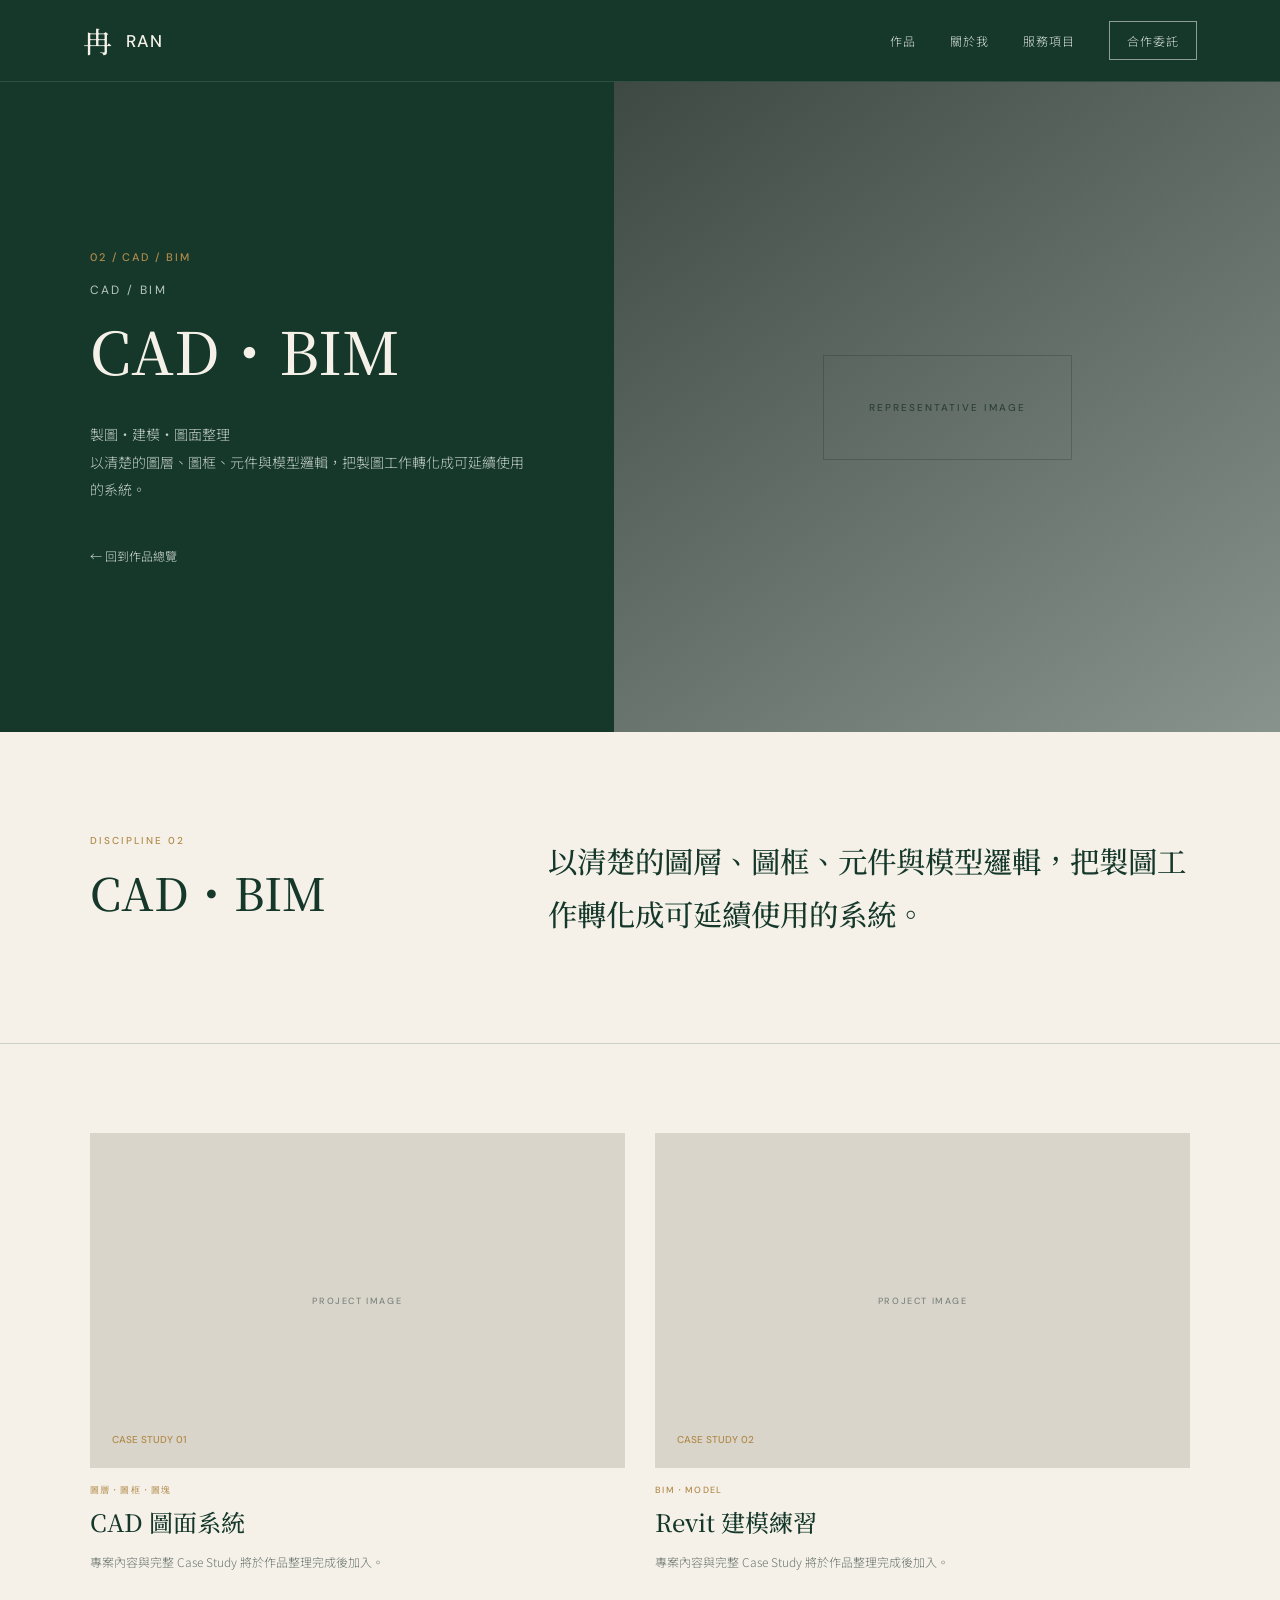
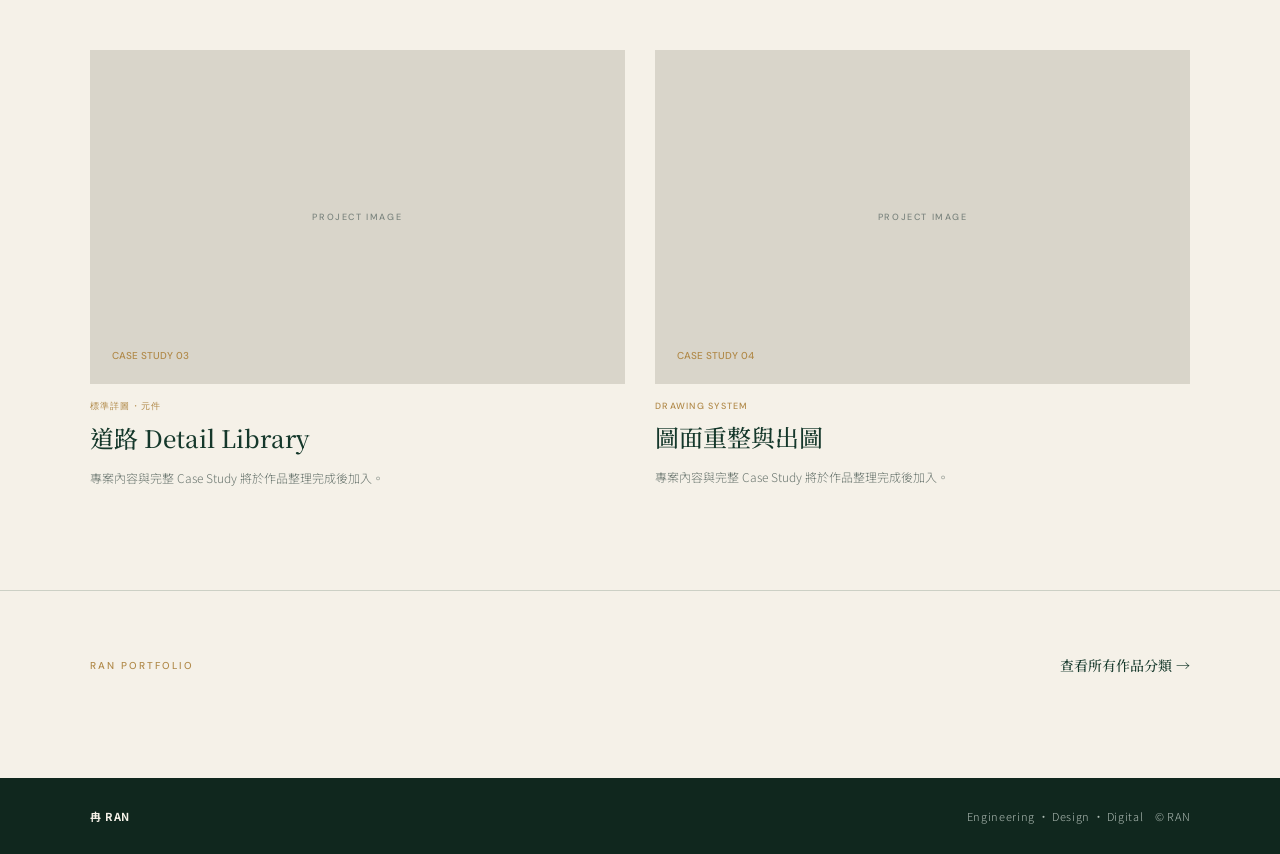
==== cad-bim.html @ de7c090e "Add files via upload" ====
<!DOCTYPE html><html lang="zh-Hant"><head><meta charset="UTF-8"><meta name="viewport" content="width=device-width,initial-scale=1"><title>CAD・BIM｜冉 RAN</title><link rel="preconnect" href="https://fonts.googleapis.com"><link rel="preconnect" href="https://fonts.gstatic.com" crossorigin><link href="https://fonts.googleapis.com/css2?family=Noto+Sans+TC:wght@300;400;500;600&family=Noto+Serif+TC:wght@500;600&family=DM+Sans:wght@400;500;600&display=swap" rel="stylesheet"><link rel="stylesheet" href="styles-v04.css?v=20260808-1900"></head><body><header><a class="brand" href="index.html"><b>冉</b> RAN</a><nav><a href="index.html#work">作品</a><a href="index.html#about">關於我</a><a href="index.html#services">服務項目</a><a href="index.html#contact">合作委託</a></nav></header><main><section class="category-hero"><div class="category-copy"><span class="category-no">02 / CAD / BIM</span><h1><small>CAD / BIM</small>CAD・BIM</h1><p>製圖・建模・圖面整理<br>以清楚的圖層、圖框、元件與模型邏輯，把製圖工作轉化成可延續使用的系統。</p><a class="back-home" href="index.html#work">← 回到作品總覽</a></div><div class="category-cover cad"></div></section><section class="category-intro"><div><p class="label">DISCIPLINE 02</p><h2>CAD・BIM</h2></div><p class="big">以清楚的圖層、圖框、元件與模型邏輯，把製圖工作轉化成可延續使用的系統。</p></section><section class="project-grid"><a class="case-card" href="#"><div class="case-image"><span>CASE STUDY 01</span></div><small>圖層・圖框・圖塊</small><h3>CAD 圖面系統</h3><p>專案內容與完整 Case Study 將於作品整理完成後加入。</p></a><a class="case-card" href="#"><div class="case-image"><span>CASE STUDY 02</span></div><small>BIM・MODEL</small><h3>Revit 建模練習</h3><p>專案內容與完整 Case Study 將於作品整理完成後加入。</p></a><a class="case-card" href="#"><div class="case-image"><span>CASE STUDY 03</span></div><small>標準詳圖・元件</small><h3>道路 Detail Library</h3><p>專案內容與完整 Case Study 將於作品整理完成後加入。</p></a><a class="case-card" href="#"><div class="case-image"><span>CASE STUDY 04</span></div><small>DRAWING SYSTEM</small><h3>圖面重整與出圖</h3><p>專案內容與完整 Case Study 將於作品整理完成後加入。</p></a></section><section class="category-next"><span class="label">RAN PORTFOLIO</span><a href="index.html#work">查看所有作品分類 →</a></section></main><footer><b>冉 RAN</b><span>Engineering · Design · Digital　© <i id="year"></i> RAN</span></footer><script src="script.js"></script></body></html>
---- styles-v04.css ----
:root{
  --forest:#15382b;
  --forest-deep:#10271e;
  --forest-soft:#294b3d;
  --ivory:#f5f1e8;
  --ivory-2:#ece6da;
  --brass:#b18a4a;
  --ink:#1c2b24;
  --muted:#69756e;
  --line:rgba(21,56,43,.18);
}
*{box-sizing:border-box}
html{scroll-behavior:smooth}
body{margin:0;background:var(--ivory);color:var(--ink);font-family:"Noto Sans TC",sans-serif;font-weight:300}
a{color:inherit}
header{
  height:82px;padding:0 6.5vw;display:flex;align-items:center;justify-content:space-between;
  background:var(--forest);color:var(--ivory);border-bottom:1px solid rgba(245,241,232,.12);
}
.brand{text-decoration:none;font:500 17px "DM Sans";letter-spacing:.08em;display:flex;align-items:center}
.brand b{font:500 29px "Noto Serif TC";margin-right:12px}
nav{display:flex;align-items:center;gap:34px}
nav a{text-decoration:none;font-size:12px;letter-spacing:.08em;color:#dbe2dd}
nav a:last-child{border:1px solid rgba(245,241,232,.55);padding:10px 17px}
nav a:hover{color:var(--brass)}
.hero{display:grid;grid-template-columns:54% 46%;min-height:calc(100vh - 82px);max-height:820px}
.copy{
  background:var(--forest);color:var(--ivory);padding:10vh 7vw 5.5vh 7vw;
  display:flex;flex-direction:column;justify-content:center;
}
.kicker,.label{font:500 10px "DM Sans";letter-spacing:.2em;color:var(--brass);margin:0}
.copy h1{
  font-family:"Noto Serif TC",serif;font-weight:500;font-size:clamp(35px,3.45vw,53px);
  line-height:1.52;letter-spacing:.015em;margin:25px 0 24px;max-width:760px;
}
.copy h1 small{
  display:block;font:400 13px "Noto Sans TC";letter-spacing:.18em;color:#d5ddd8;
  margin-bottom:15px;
}
.lead{max-width:570px;color:#c1ccc5;font-size:14px;line-height:2;letter-spacing:.035em;margin:0}
.actions{display:flex;align-items:center;gap:30px;margin-top:35px}
.actions a{text-decoration:none;color:var(--ivory);font-size:12px;letter-spacing:.08em}
.btn{background:var(--brass)!important;color:var(--forest-deep)!important;padding:13px 21px}
.actions>a:not(.btn){border-bottom:1px solid rgba(245,241,232,.38);padding:12px 0}
.stats{
  display:grid;grid-template-columns:repeat(3,1fr);gap:20px;margin-top:auto;
  padding-top:24px;border-top:1px solid rgba(245,241,232,.22)
}
.stats div{display:grid;grid-template-columns:auto 1fr;column-gap:12px;align-items:baseline}
.stats b{font:500 19px "DM Sans";color:var(--ivory)}
.stats span{font-size:11px;color:#aebcb4;letter-spacing:.05em}
.heroimg{
  position:relative;overflow:hidden;display:grid;place-items:center;
  background:
    linear-gradient(180deg,rgba(16,39,30,.05),rgba(16,39,30,.23)),
    linear-gradient(135deg,#789084 0%,#b9c7be 50%,#6f897c 100%);
}
.heroimg:before{
  content:"";position:absolute;inset:0;
  background:
    linear-gradient(120deg,transparent 0 52%,rgba(245,241,232,.12) 52% 53%,transparent 53%),
    radial-gradient(circle at 70% 25%,rgba(245,241,232,.22),transparent 30%);
}
.heroimg>div{
  position:relative;text-align:center;padding:54px 58px;
  border:1px solid rgba(21,56,43,.34);background:rgba(245,241,232,.08);backdrop-filter:blur(2px)
}
.heroimg span{font:600 10px "DM Sans";letter-spacing:.22em}
.heroimg p{font:400 16px "Noto Sans TC";line-height:1.8}
.heroimg small{position:absolute;right:28px;bottom:24px;font:500 9px "DM Sans";letter-spacing:.18em}
.about,.works,.services,.contact{padding:8.5vw 7vw}
.about{
  display:grid;grid-template-columns:30% 1fr;gap:10vw;background:var(--ivory);
  border-bottom:1px solid var(--line)
}
.about h2,.head h2,.services h2,.contact h2{
  font-family:"Noto Serif TC";font-weight:500;color:var(--forest);
  font-size:clamp(34px,3.6vw,52px);line-height:1.35;margin:15px 0 0
}
.statement{
  font-family:"Noto Serif TC";font-size:clamp(22px,2.3vw,34px);line-height:1.8;
  color:var(--forest);margin:0;max-width:850px
}
.tags{display:flex;flex-wrap:wrap;gap:14px 32px;margin-top:48px;color:var(--brass);font:500 10px "DM Sans";letter-spacing:.15em}
.works{padding-top:7vw}
.head{display:flex;justify-content:space-between;align-items:end;border-bottom:1px solid var(--line);padding-bottom:25px;margin-bottom:42px}
.head>p{color:var(--muted);font-size:12px}
.cards{display:grid;grid-template-columns:1fr 1fr;gap:68px 30px}
.visual{aspect-ratio:16/10;padding:25px;display:flex;justify-content:space-between;align-items:flex-end;color:var(--ivory);overflow:hidden}
.visual span{color:var(--brass);font:500 11px "DM Sans"}
.visual b{font:500 24px "Noto Serif TC"}
.a{background:linear-gradient(145deg,#1b3d30,#416454)}
.b{background:linear-gradient(145deg,#3f4b45,#738079)}
.c{background:linear-gradient(145deg,#7c786b,#a9a18e)}
.d{background:linear-gradient(145deg,#0d221a,#244737)}
.cards article>p{font:500 9px "DM Sans";letter-spacing:.15em;color:var(--brass);margin:18px 0 7px}
.cards h3{font-family:"Noto Serif TC";font-size:23px;font-weight:500;color:var(--forest);margin:0 0 9px}
.cards small{color:var(--muted);font-size:12px}
.services{background:var(--forest-deep);color:var(--ivory);display:grid;grid-template-columns:30% 1fr;gap:10vw}
.services h2{color:var(--ivory)}
.gold{color:var(--brass)}
.rows>div{display:grid;grid-template-columns:55px 1.1fr 1fr;align-items:center;border-top:1px solid rgba(245,241,232,.18);padding:24px 0}
.rows span{color:var(--brass);font:500 11px "DM Sans"}
.rows h3{font-size:16px;font-weight:400;margin:0}
.rows p{color:#aab7af;font-size:12px;margin:0}
.contact{background:var(--ivory-2);padding-top:8vw;padding-bottom:8vw}
.contact>p:not(.label){color:var(--muted);max-width:650px;line-height:1.9;font-size:13px}
.dark{display:inline-block;margin-top:24px;background:var(--forest)!important;color:var(--ivory)!important}
footer{padding:30px 7vw;background:var(--forest-deep);color:#aebbb4;display:flex;justify-content:space-between;font-size:11px;letter-spacing:.06em}
footer b{color:var(--ivory)}
@media(max-width:900px){
  header{height:72px}nav{display:none}
  .hero{grid-template-columns:1fr;max-height:none}
  .copy{min-height:650px;padding:70px 7vw 40px}
  .heroimg{min-height:560px}
  .stats{margin-top:65px}
  .about,.services{grid-template-columns:1fr;gap:45px}
  .cards{grid-template-columns:1fr}
  .head{display:block}
  .rows>div{grid-template-columns:45px 1fr}.rows p{grid-column:2;margin-top:8px}
}
@media(max-width:560px){
  .copy h1{font-size:34px}.heroimg{min-height:430px}
  .stats{grid-template-columns:1fr;gap:12px}
  .about,.works,.services,.contact{padding:72px 7vw}
  footer{flex-direction:column;gap:8px}
}

.visual{text-decoration:none;transition:transform .35s ease,filter .35s ease}
.visual:hover{transform:translateY(-4px);filter:brightness(1.04)}
.category-hero{display:grid;grid-template-columns:48% 52%;min-height:650px;background:var(--forest)}
.category-copy{padding:10vh 7vw;color:var(--ivory);display:flex;flex-direction:column;justify-content:center}
.category-no{font:500 11px "DM Sans";letter-spacing:.18em;color:var(--brass)}
.category-copy h1{font:500 clamp(40px,4.6vw,68px) "Noto Serif TC";line-height:1.35;margin:18px 0;color:var(--ivory)}
.category-copy h1 small{display:block;font:400 12px "DM Sans";letter-spacing:.2em;color:#b9c7bf;margin-bottom:12px}
.category-copy>p{max-width:520px;color:#c4cec8;line-height:1.95;font-size:14px}
.category-cover{position:relative;display:grid;place-items:center;overflow:hidden;background:linear-gradient(145deg,#789084,#b8c8bf)}
.category-cover:after{content:"REPRESENTATIVE IMAGE";font:500 10px "DM Sans";letter-spacing:.2em;color:rgba(16,39,30,.65);border:1px solid rgba(16,39,30,.25);padding:45px}
.category-cover.engineer{background:linear-gradient(145deg,#315646,#8ba092)}
.category-cover.cad{background:linear-gradient(145deg,#3f4944,#89938d)}
.category-cover.space{background:linear-gradient(145deg,#8c8575,#c8bda8)}
.category-cover.digital{background:linear-gradient(145deg,#173c2e,#5f7c6e)}
.category-intro{padding:8vw 7vw;display:grid;grid-template-columns:30% 1fr;gap:10vw;border-bottom:1px solid var(--line)}
.category-intro h2{font:500 clamp(32px,3.5vw,50px) "Noto Serif TC";color:var(--forest);margin:12px 0}
.category-intro .big{font:500 clamp(22px,2.3vw,34px) "Noto Serif TC";color:var(--forest);line-height:1.8;margin:0}
.project-grid{padding:7vw;display:grid;grid-template-columns:1fr 1fr;gap:65px 30px}
.case-card{text-decoration:none;color:inherit}
.case-image{aspect-ratio:16/10;background:#d9d5ca;position:relative;display:flex;align-items:flex-end;padding:22px;color:var(--forest)}
.case-image:before{content:"PROJECT IMAGE";position:absolute;inset:0;display:grid;place-items:center;font:500 9px "DM Sans";letter-spacing:.18em;color:#7c857f}
.case-image span{position:relative;z-index:1;font:500 10px "DM Sans";color:var(--brass)}
.case-card small{display:block;margin-top:16px;color:var(--brass);font:500 9px "DM Sans";letter-spacing:.14em}
.case-card h3{font:500 24px "Noto Serif TC";color:var(--forest);margin:7px 0}
.case-card p{color:var(--muted);font-size:12px;line-height:1.8}
.category-next{padding:5vw 7vw 8vw;border-top:1px solid var(--line);display:flex;justify-content:space-between;align-items:center}
.category-next a{text-decoration:none;color:var(--forest);font:500 14px "Noto Serif TC"}
.back-home{text-decoration:none;color:#d7e0da;font-size:12px;margin-top:30px}
@media(max-width:900px){.category-hero{grid-template-columns:1fr}.category-cover{min-height:500px}.category-intro{grid-template-columns:1fr;gap:35px}.project-grid{grid-template-columns:1fr}}
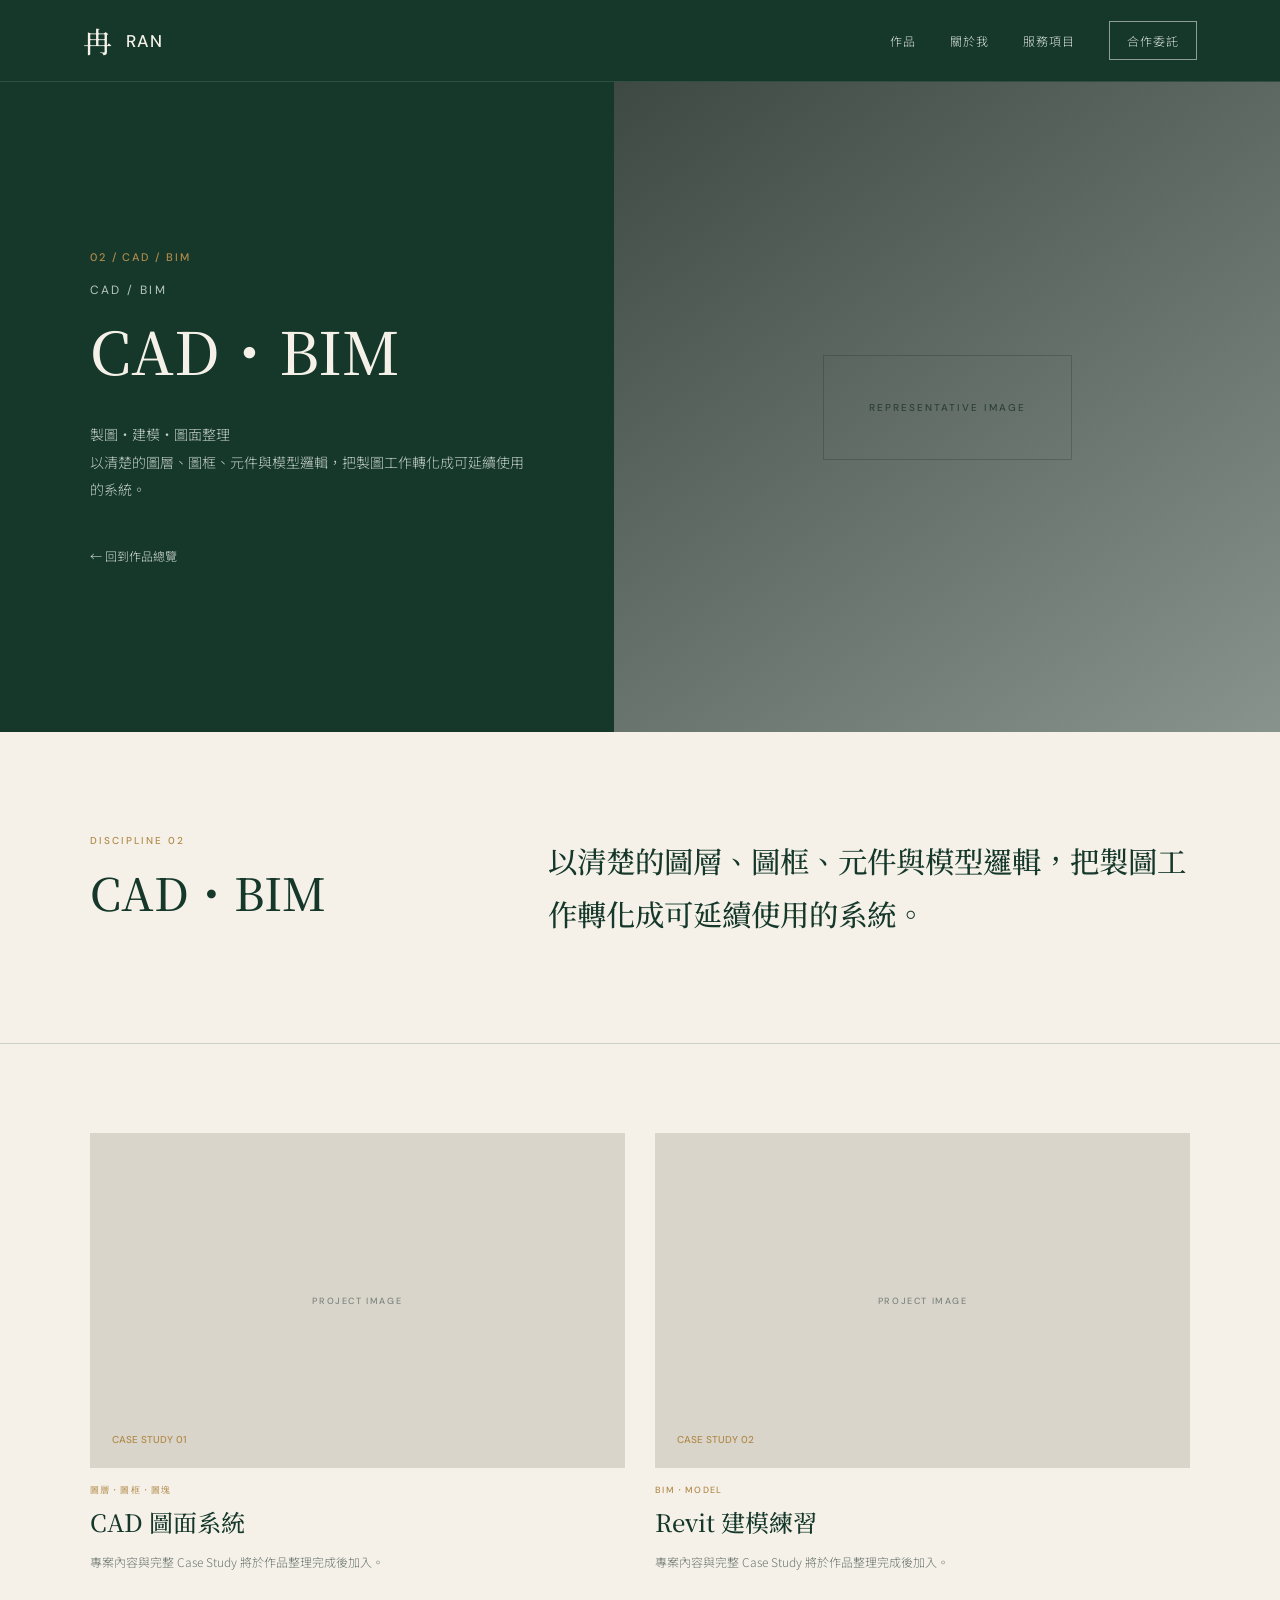
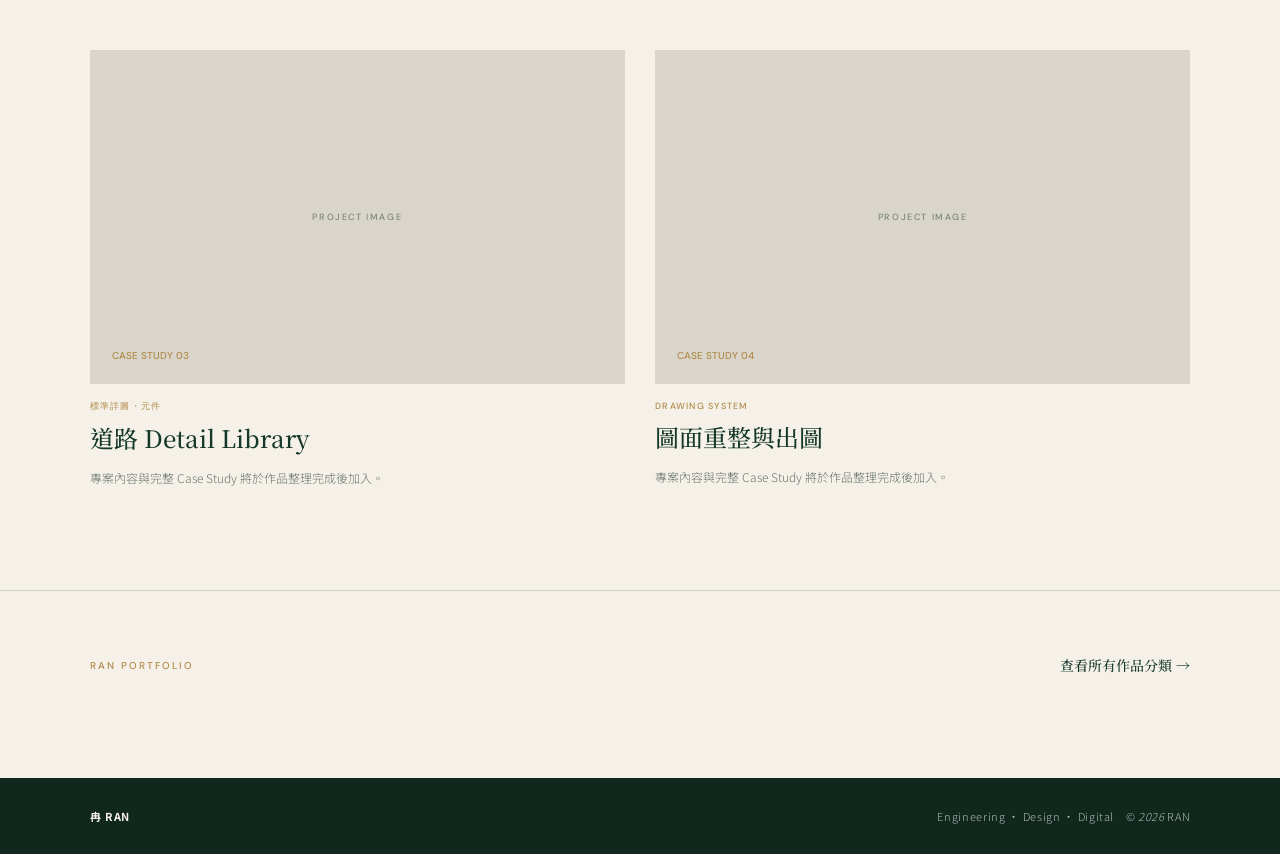
==== commit c0ad528f: "Add files via upload" ====
--- a/cad-bim.html
+++ b/cad-bim.html
@@ -1 +1 @@
-<!DOCTYPE html><html lang="zh-Hant"><head><meta charset="UTF-8"><meta name="viewport" content="width=device-width,initial-scale=1"><title>CAD・BIM｜冉 RAN</title><link rel="preconnect" href="https://fonts.googleapis.com"><link rel="preconnect" href="https://fonts.gstatic.com" crossorigin><link href="https://fonts.googleapis.com/css2?family=Noto+Sans+TC:wght@300;400;500;600&family=Noto+Serif+TC:wght@500;600&family=DM+Sans:wght@400;500;600&display=swap" rel="stylesheet"><link rel="stylesheet" href="styles-v04.css?v=20260808-1900"></head><body><header><a class="brand" href="index.html"><b>冉</b> RAN</a><nav><a href="index.html#work">作品</a><a href="index.html#about">關於我</a><a href="index.html#services">服務項目</a><a href="index.html#contact">合作委託</a></nav></header><main><section class="category-hero"><div class="category-copy"><span class="category-no">02 / CAD / BIM</span><h1><small>CAD / BIM</small>CAD・BIM</h1><p>製圖・建模・圖面整理<br>以清楚的圖層、圖框、元件與模型邏輯，把製圖工作轉化成可延續使用的系統。</p><a class="back-home" href="index.html#work">← 回到作品總覽</a></div><div class="category-cover cad"></div></section><section class="category-intro"><div><p class="label">DISCIPLINE 02</p><h2>CAD・BIM</h2></div><p class="big">以清楚的圖層、圖框、元件與模型邏輯，把製圖工作轉化成可延續使用的系統。</p></section><section class="project-grid"><a class="case-card" href="#"><div class="case-image"><span>CASE STUDY 01</span></div><small>圖層・圖框・圖塊</small><h3>CAD 圖面系統</h3><p>專案內容與完整 Case Study 將於作品整理完成後加入。</p></a><a class="case-card" href="#"><div class="case-image"><span>CASE STUDY 02</span></div><small>BIM・MODEL</small><h3>Revit 建模練習</h3><p>專案內容與完整 Case Study 將於作品整理完成後加入。</p></a><a class="case-card" href="#"><div class="case-image"><span>CASE STUDY 03</span></div><small>標準詳圖・元件</small><h3>道路 Detail Library</h3><p>專案內容與完整 Case Study 將於作品整理完成後加入。</p></a><a class="case-card" href="#"><div class="case-image"><span>CASE STUDY 04</span></div><small>DRAWING SYSTEM</small><h3>圖面重整與出圖</h3><p>專案內容與完整 Case Study 將於作品整理完成後加入。</p></a></section><section class="category-next"><span class="label">RAN PORTFOLIO</span><a href="index.html#work">查看所有作品分類 →</a></section></main><footer><b>冉 RAN</b><span>Engineering · Design · Digital　© <i id="year"></i> RAN</span></footer><script src="script.js"></script></body></html>+<!DOCTYPE html><html lang="zh-Hant"><head><meta charset="UTF-8"><meta name="viewport" content="width=device-width,initial-scale=1"><title>CAD・BIM｜冉 RAN</title><link rel="preconnect" href="https://fonts.googleapis.com"><link rel="preconnect" href="https://fonts.gstatic.com" crossorigin><link href="https://fonts.googleapis.com/css2?family=Noto+Sans+TC:wght@300;400;500;600&family=Noto+Serif+TC:wght@500;600&family=DM+Sans:wght@400;500;600&display=swap" rel="stylesheet"><link rel="stylesheet" href="styles-v042.css?v=20260808-1930"></head><body><header><a class="brand" href="index.html"><b>冉</b> RAN</a><nav><a href="index.html#work">作品</a><a href="index.html#about">關於我</a><a href="index.html#services">服務項目</a><a href="index.html#contact">合作委託</a></nav></header><main><section class="category-hero"><div class="category-copy"><span class="category-no">02 / CAD / BIM</span><h1><small>CAD / BIM</small>CAD・BIM</h1><p>製圖・建模・圖面整理<br>以清楚的圖層、圖框、元件與模型邏輯，把製圖工作轉化成可延續使用的系統。</p><a class="back-home" href="index.html#work">← 回到作品總覽</a></div><div class="category-cover cad"></div></section><section class="category-intro"><div><p class="label">DISCIPLINE 02</p><h2>CAD・BIM</h2></div><p class="big">以清楚的圖層、圖框、元件與模型邏輯，把製圖工作轉化成可延續使用的系統。</p></section><section class="project-grid"><a class="case-card" href="#"><div class="case-image"><span>CASE STUDY 01</span></div><small>圖層・圖框・圖塊</small><h3>CAD 圖面系統</h3><p>專案內容與完整 Case Study 將於作品整理完成後加入。</p></a><a class="case-card" href="#"><div class="case-image"><span>CASE STUDY 02</span></div><small>BIM・MODEL</small><h3>Revit 建模練習</h3><p>專案內容與完整 Case Study 將於作品整理完成後加入。</p></a><a class="case-card" href="#"><div class="case-image"><span>CASE STUDY 03</span></div><small>標準詳圖・元件</small><h3>道路 Detail Library</h3><p>專案內容與完整 Case Study 將於作品整理完成後加入。</p></a><a class="case-card" href="#"><div class="case-image"><span>CASE STUDY 04</span></div><small>DRAWING SYSTEM</small><h3>圖面重整與出圖</h3><p>專案內容與完整 Case Study 將於作品整理完成後加入。</p></a></section><section class="category-next"><span class="label">RAN PORTFOLIO</span><a href="index.html#work">查看所有作品分類 →</a></section></main><footer><b>冉 RAN</b><span>Engineering · Design · Digital　© <i id="year"></i> RAN</span></footer><button id="backToTop" class="back-to-top" type="button" aria-label="回到頁面頂端" title="回到頂端">↑</button><script src="script.js"></script></body></html>
--- a/styles-v042.css
+++ b/styles-v042.css
@@ -0,0 +1,207 @@
+
+:root{
+  --forest:#15382b;
+  --forest-deep:#10271e;
+  --forest-soft:#294b3d;
+  --ivory:#f5f1e8;
+  --ivory-2:#ece6da;
+  --brass:#b18a4a;
+  --ink:#1c2b24;
+  --muted:#69756e;
+  --line:rgba(21,56,43,.18);
+}
+*{box-sizing:border-box}
+html{scroll-behavior:smooth}
+body{margin:0;background:var(--ivory);color:var(--ink);font-family:"Noto Sans TC",sans-serif;font-weight:300}
+a{color:inherit}
+header{
+  height:82px;padding:0 6.5vw;display:flex;align-items:center;justify-content:space-between;
+  background:var(--forest);color:var(--ivory);border-bottom:1px solid rgba(245,241,232,.12);
+}
+.brand{text-decoration:none;font:500 17px "DM Sans";letter-spacing:.08em;display:flex;align-items:center}
+.brand b{font:500 29px "Noto Serif TC";margin-right:12px}
+nav{display:flex;align-items:center;gap:34px}
+nav a{text-decoration:none;font-size:12px;letter-spacing:.08em;color:#dbe2dd}
+nav a:last-child{border:1px solid rgba(245,241,232,.55);padding:10px 17px}
+nav a:hover{color:var(--brass)}
+.hero{display:grid;grid-template-columns:54% 46%;min-height:calc(100vh - 82px);max-height:820px}
+.copy{
+  background:var(--forest);color:var(--ivory);padding:10vh 7vw 5.5vh 7vw;
+  display:flex;flex-direction:column;justify-content:center;
+}
+.kicker,.label{font:500 10px "DM Sans";letter-spacing:.2em;color:var(--brass);margin:0}
+.copy h1{
+  font-family:"Noto Serif TC",serif;font-weight:500;font-size:clamp(35px,3.45vw,53px);
+  line-height:1.52;letter-spacing:.015em;margin:25px 0 24px;max-width:760px;
+}
+.copy h1 small{
+  display:block;font:400 13px "Noto Sans TC";letter-spacing:.18em;color:#d5ddd8;
+  margin-bottom:15px;
+}
+.lead{max-width:570px;color:#c1ccc5;font-size:14px;line-height:2;letter-spacing:.035em;margin:0}
+.actions{display:flex;align-items:center;gap:30px;margin-top:35px}
+.actions a{text-decoration:none;color:var(--ivory);font-size:12px;letter-spacing:.08em}
+.btn{background:var(--brass)!important;color:var(--forest-deep)!important;padding:13px 21px}
+.actions>a:not(.btn){border-bottom:1px solid rgba(245,241,232,.38);padding:12px 0}
+.stats{
+  display:grid;grid-template-columns:repeat(3,1fr);gap:20px;margin-top:auto;
+  padding-top:24px;border-top:1px solid rgba(245,241,232,.22)
+}
+.stats div{display:grid;grid-template-columns:auto 1fr;column-gap:12px;align-items:baseline}
+.stats b{font:500 19px "DM Sans";color:var(--ivory)}
+.stats span{font-size:11px;color:#aebcb4;letter-spacing:.05em}
+.heroimg{
+  position:relative;overflow:hidden;display:grid;place-items:center;
+  background:
+    linear-gradient(180deg,rgba(16,39,30,.05),rgba(16,39,30,.23)),
+    linear-gradient(135deg,#789084 0%,#b9c7be 50%,#6f897c 100%);
+}
+.heroimg:before{
+  content:"";position:absolute;inset:0;
+  background:
+    linear-gradient(120deg,transparent 0 52%,rgba(245,241,232,.12) 52% 53%,transparent 53%),
+    radial-gradient(circle at 70% 25%,rgba(245,241,232,.22),transparent 30%);
+}
+.heroimg>div{
+  position:relative;text-align:center;padding:54px 58px;
+  border:1px solid rgba(21,56,43,.34);background:rgba(245,241,232,.08);backdrop-filter:blur(2px)
+}
+.heroimg span{font:600 10px "DM Sans";letter-spacing:.22em}
+.heroimg p{font:400 16px "Noto Sans TC";line-height:1.8}
+.heroimg small{position:absolute;right:28px;bottom:24px;font:500 9px "DM Sans";letter-spacing:.18em}
+.about,.works,.services,.contact{padding:8.5vw 7vw}
+.about{
+  display:grid;grid-template-columns:30% 1fr;gap:10vw;background:var(--ivory);
+  border-bottom:1px solid var(--line)
+}
+.about h2,.head h2,.services h2,.contact h2{
+  font-family:"Noto Serif TC";font-weight:500;color:var(--forest);
+  font-size:clamp(34px,3.6vw,52px);line-height:1.35;margin:15px 0 0
+}
+.statement{
+  font-family:"Noto Serif TC";font-size:clamp(22px,2.3vw,34px);line-height:1.8;
+  color:var(--forest);margin:0;max-width:850px
+}
+.tags{display:flex;flex-wrap:wrap;gap:14px 32px;margin-top:48px;color:var(--brass);font:500 10px "DM Sans";letter-spacing:.15em}
+.works{padding-top:7vw}
+.head{display:flex;justify-content:space-between;align-items:end;border-bottom:1px solid var(--line);padding-bottom:25px;margin-bottom:42px}
+.head>p{color:var(--muted);font-size:12px}
+.cards{display:grid;grid-template-columns:1fr 1fr;gap:68px 30px}
+.visual{aspect-ratio:16/10;padding:25px;display:flex;justify-content:space-between;align-items:flex-end;color:var(--ivory);overflow:hidden}
+.visual span{color:var(--brass);font:500 11px "DM Sans"}
+.visual b{font:500 24px "Noto Serif TC"}
+.a{background:linear-gradient(145deg,#1b3d30,#416454)}
+.b{background:linear-gradient(145deg,#3f4b45,#738079)}
+.c{background:linear-gradient(145deg,#7c786b,#a9a18e)}
+.d{background:linear-gradient(145deg,#0d221a,#244737)}
+.cards article>p{font:500 9px "DM Sans";letter-spacing:.15em;color:var(--brass);margin:18px 0 7px}
+.cards h3{font-family:"Noto Serif TC";font-size:23px;font-weight:500;color:var(--forest);margin:0 0 9px}
+.cards small{color:var(--muted);font-size:12px}
+.services{background:var(--forest-deep);color:var(--ivory);display:grid;grid-template-columns:30% 1fr;gap:10vw}
+.services h2{color:var(--ivory)}
+.gold{color:var(--brass)}
+.rows>div{display:grid;grid-template-columns:55px 1.1fr 1fr;align-items:center;border-top:1px solid rgba(245,241,232,.18);padding:24px 0}
+.rows span{color:var(--brass);font:500 11px "DM Sans"}
+.rows h3{font-size:16px;font-weight:400;margin:0}
+.rows p{color:#aab7af;font-size:12px;margin:0}
+.contact{background:var(--ivory-2);padding-top:8vw;padding-bottom:8vw}
+.contact>p:not(.label){color:var(--muted);max-width:650px;line-height:1.9;font-size:13px}
+.dark{display:inline-block;margin-top:24px;background:var(--forest)!important;color:var(--ivory)!important}
+footer{padding:30px 7vw;background:var(--forest-deep);color:#aebbb4;display:flex;justify-content:space-between;font-size:11px;letter-spacing:.06em}
+footer b{color:var(--ivory)}
+@media(max-width:900px){
+  header{height:72px}nav{display:none}
+  .hero{grid-template-columns:1fr;max-height:none}
+  .copy{min-height:650px;padding:70px 7vw 40px}
+  .heroimg{min-height:560px}
+  .stats{margin-top:65px}
+  .about,.services{grid-template-columns:1fr;gap:45px}
+  .cards{grid-template-columns:1fr}
+  .head{display:block}
+  .rows>div{grid-template-columns:45px 1fr}.rows p{grid-column:2;margin-top:8px}
+}
+@media(max-width:560px){
+  .copy h1{font-size:34px}.heroimg{min-height:430px}
+  .stats{grid-template-columns:1fr;gap:12px}
+  .about,.works,.services,.contact{padding:72px 7vw}
+  footer{flex-direction:column;gap:8px}
+}
+
+.visual{text-decoration:none;transition:transform .35s ease,filter .35s ease}
+.visual:hover{transform:translateY(-4px);filter:brightness(1.04)}
+.category-hero{display:grid;grid-template-columns:48% 52%;min-height:650px;background:var(--forest)}
+.category-copy{padding:10vh 7vw;color:var(--ivory);display:flex;flex-direction:column;justify-content:center}
+.category-no{font:500 11px "DM Sans";letter-spacing:.18em;color:var(--brass)}
+.category-copy h1{font:500 clamp(40px,4.6vw,68px) "Noto Serif TC";line-height:1.35;margin:18px 0;color:var(--ivory)}
+.category-copy h1 small{display:block;font:400 12px "DM Sans";letter-spacing:.2em;color:#b9c7bf;margin-bottom:12px}
+.category-copy>p{max-width:520px;color:#c4cec8;line-height:1.95;font-size:14px}
+.category-cover{position:relative;display:grid;place-items:center;overflow:hidden;background:linear-gradient(145deg,#789084,#b8c8bf)}
+.category-cover:after{content:"REPRESENTATIVE IMAGE";font:500 10px "DM Sans";letter-spacing:.2em;color:rgba(16,39,30,.65);border:1px solid rgba(16,39,30,.25);padding:45px}
+.category-cover.engineer{background:linear-gradient(145deg,#315646,#8ba092)}
+.category-cover.cad{background:linear-gradient(145deg,#3f4944,#89938d)}
+.category-cover.space{background:linear-gradient(145deg,#8c8575,#c8bda8)}
+.category-cover.digital{background:linear-gradient(145deg,#173c2e,#5f7c6e)}
+.category-intro{padding:8vw 7vw;display:grid;grid-template-columns:30% 1fr;gap:10vw;border-bottom:1px solid var(--line)}
+.category-intro h2{font:500 clamp(32px,3.5vw,50px) "Noto Serif TC";color:var(--forest);margin:12px 0}
+.category-intro .big{font:500 clamp(22px,2.3vw,34px) "Noto Serif TC";color:var(--forest);line-height:1.8;margin:0}
+.project-grid{padding:7vw;display:grid;grid-template-columns:1fr 1fr;gap:65px 30px}
+.case-card{text-decoration:none;color:inherit}
+.case-image{aspect-ratio:16/10;background:#d9d5ca;position:relative;display:flex;align-items:flex-end;padding:22px;color:var(--forest)}
+.case-image:before{content:"PROJECT IMAGE";position:absolute;inset:0;display:grid;place-items:center;font:500 9px "DM Sans";letter-spacing:.18em;color:#7c857f}
+.case-image span{position:relative;z-index:1;font:500 10px "DM Sans";color:var(--brass)}
+.case-card small{display:block;margin-top:16px;color:var(--brass);font:500 9px "DM Sans";letter-spacing:.14em}
+.case-card h3{font:500 24px "Noto Serif TC";color:var(--forest);margin:7px 0}
+.case-card p{color:var(--muted);font-size:12px;line-height:1.8}
+.category-next{padding:5vw 7vw 8vw;border-top:1px solid var(--line);display:flex;justify-content:space-between;align-items:center}
+.category-next a{text-decoration:none;color:var(--forest);font:500 14px "Noto Serif TC"}
+.back-home{text-decoration:none;color:#d7e0da;font-size:12px;margin-top:30px}
+@media(max-width:900px){.category-hero{grid-template-columns:1fr}.category-cover{min-height:500px}.category-intro{grid-template-columns:1fr;gap:35px}.project-grid{grid-template-columns:1fr}}
+
+/* v0.4.1 linked category navigation */
+.stats{grid-template-columns:repeat(4,1fr);gap:14px}
+.stats a{
+  display:grid;grid-template-columns:auto 1fr;column-gap:10px;align-items:start;
+  text-decoration:none;color:inherit;padding:4px 0 6px;position:relative
+}
+.stats a:after{
+  content:"";position:absolute;left:0;bottom:0;width:0;height:1px;background:var(--brass);
+  transition:width .25s ease
+}
+.stats a:hover:after{width:100%}
+.stats a:hover b{color:var(--brass)}
+.stats a span{line-height:1.55}
+.tags a{
+  color:var(--brass);text-decoration:none;position:relative;padding-bottom:5px;
+  transition:color .2s ease
+}
+.tags a:after{
+  content:"";position:absolute;left:0;bottom:0;width:0;height:1px;background:var(--brass);
+  transition:width .25s ease
+}
+.tags a:hover:after{width:100%}
+.tags a:hover{color:#8f6d36}
+@media(max-width:900px){
+  .stats{grid-template-columns:repeat(2,1fr);row-gap:18px}
+}
+@media(max-width:560px){
+  .stats{grid-template-columns:1fr}
+}
+
+/* v0.4.2 — global back-to-top */
+.back-to-top{
+  position:fixed;right:28px;bottom:28px;z-index:999;
+  width:46px;height:46px;border-radius:50%;
+  border:1px solid rgba(177,138,74,.72);
+  background:rgba(16,39,30,.94);color:var(--brass);
+  display:grid;place-items:center;
+  font:400 20px/1 "DM Sans",sans-serif;
+  cursor:pointer;box-shadow:0 8px 28px rgba(16,39,30,.16);
+  opacity:0;visibility:hidden;transform:translateY(12px);
+  transition:opacity .25s ease,transform .25s ease,visibility .25s ease,background .2s ease,color .2s ease;
+}
+.back-to-top.show{opacity:1;visibility:visible;transform:translateY(0)}
+.back-to-top:hover{background:var(--brass);color:var(--forest-deep)}
+.back-to-top:focus-visible{outline:2px solid var(--brass);outline-offset:3px}
+@media(max-width:560px){
+  .back-to-top{right:18px;bottom:18px;width:42px;height:42px}
+}
